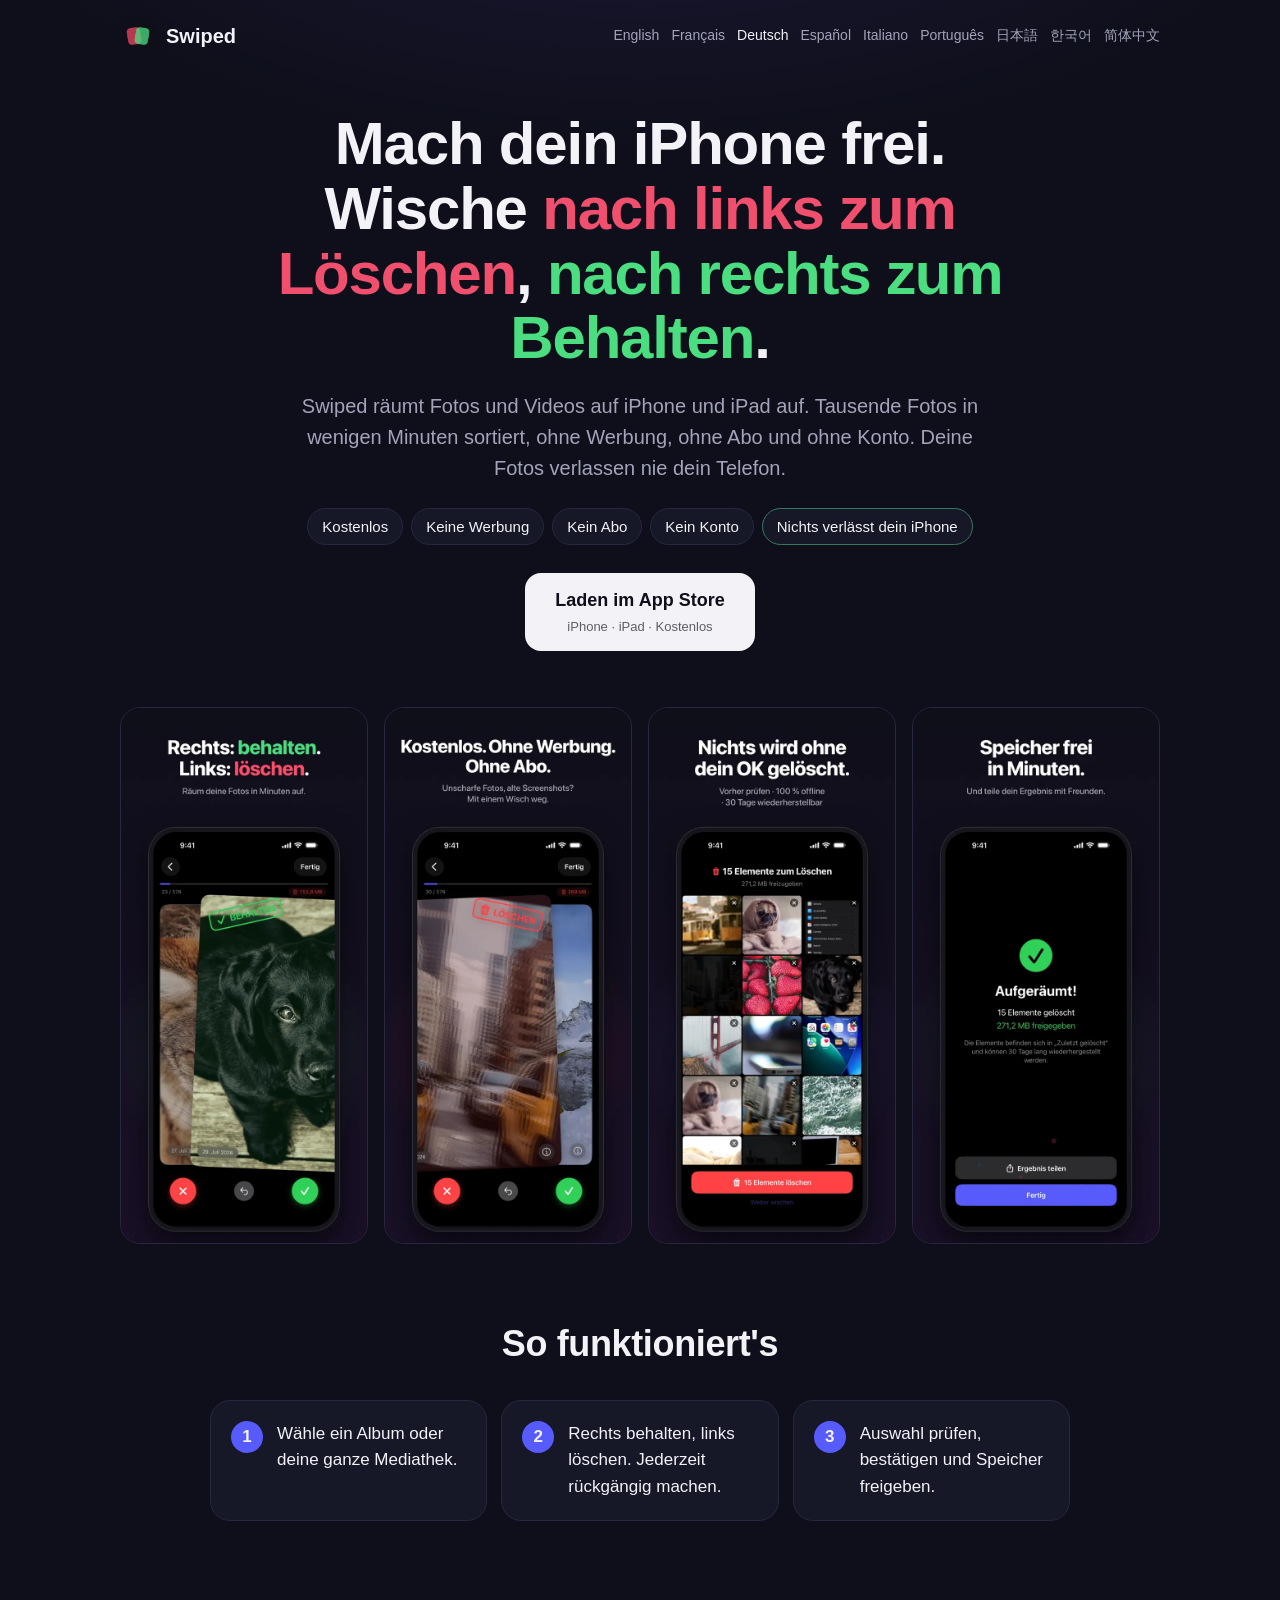
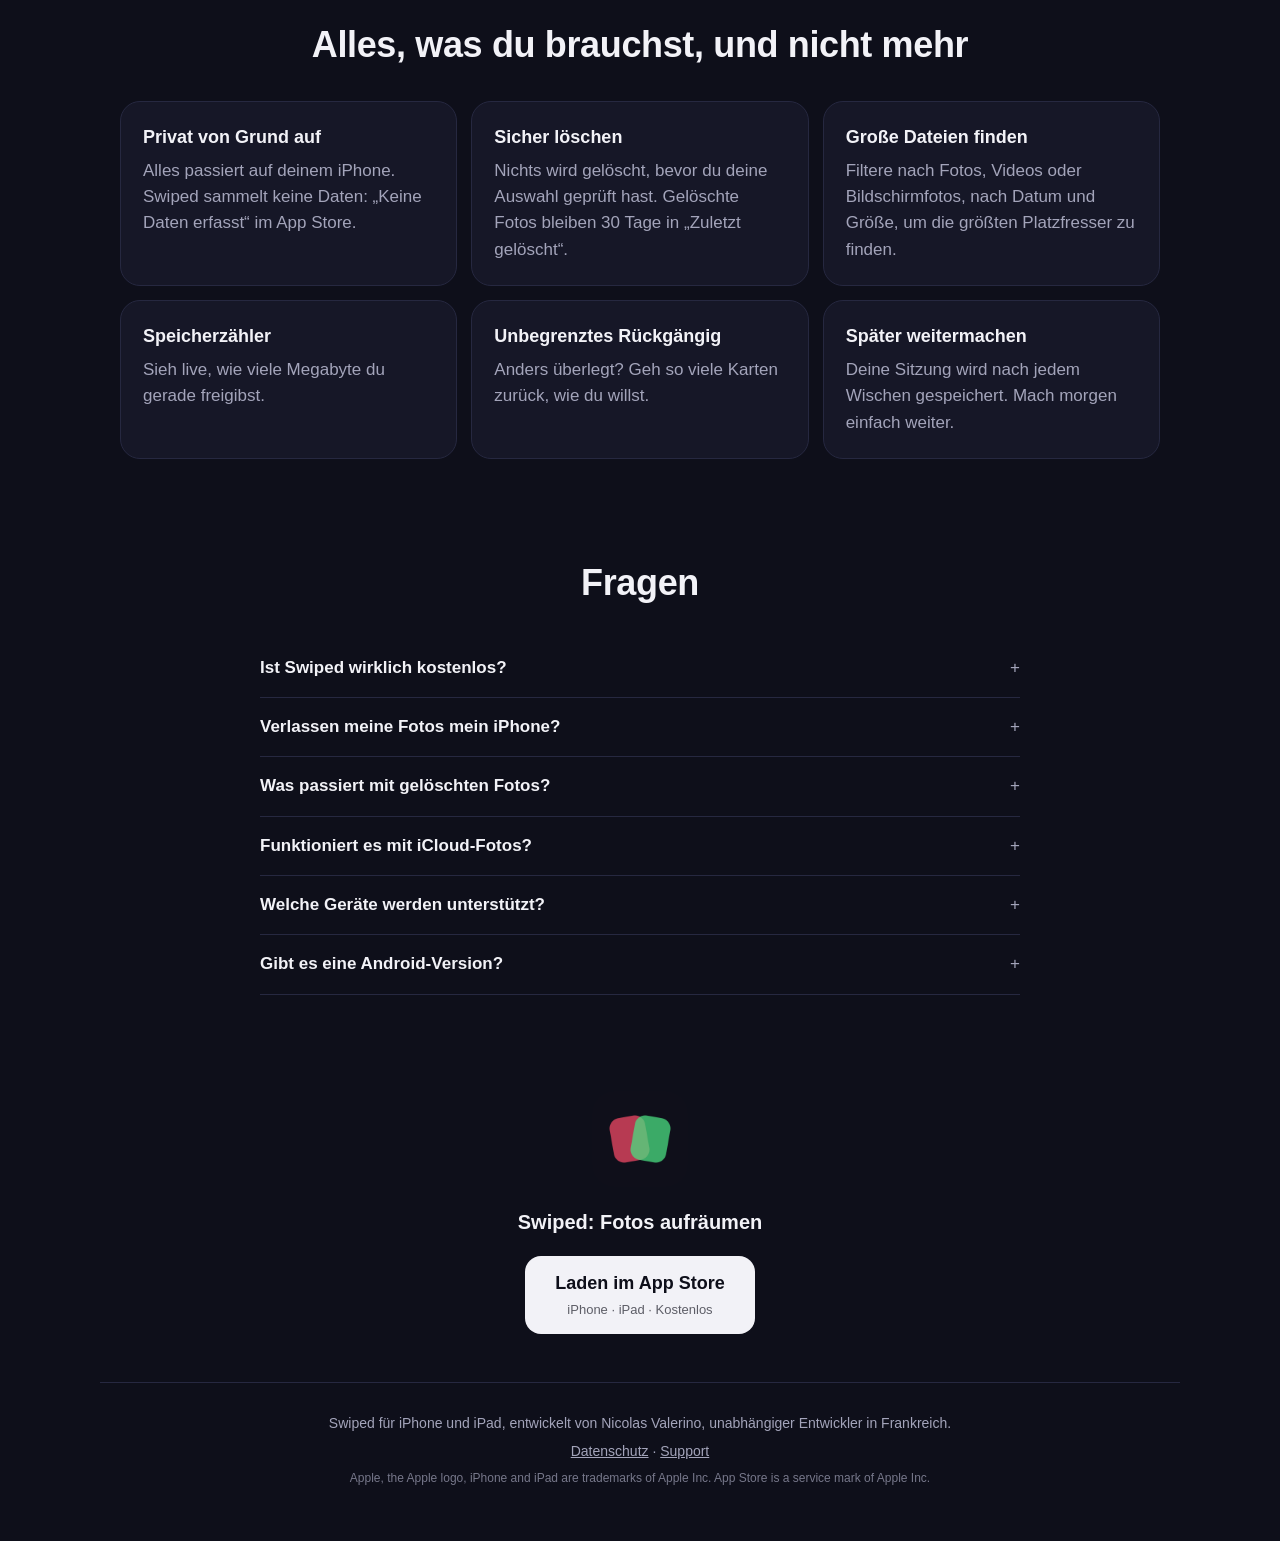
==== de/index.html @ c84cafde "Site de Swiped : une page en 9 langues, FAQ, données structurées, lien de campagne Co-Authored-By: C" ====
<!doctype html>
<html lang="de">
<head>
<meta charset="utf-8">
<meta name="viewport" content="width=device-width, initial-scale=1">
<title>Swiped – iPhone-Fotos per Wischen aufräumen, kostenlos und ohne Werbung</title>
<meta name="description" content="Schaffe Speicherplatz auf deinem iPhone per Wischen: nach links löschen, nach rechts behalten. Kostenlos, ohne Werbung, ohne Abo, ohne Konto. Deine Fotos verlassen nie dein iPhone.">
<link rel="canonical" href="https://nicovlr.github.io/swiped/de/">
<link rel="alternate" hreflang="en" href="https://nicovlr.github.io/swiped/">
<link rel="alternate" hreflang="fr" href="https://nicovlr.github.io/swiped/fr/">
<link rel="alternate" hreflang="de" href="https://nicovlr.github.io/swiped/de/">
<link rel="alternate" hreflang="es" href="https://nicovlr.github.io/swiped/es/">
<link rel="alternate" hreflang="it" href="https://nicovlr.github.io/swiped/it/">
<link rel="alternate" hreflang="pt" href="https://nicovlr.github.io/swiped/pt/">
<link rel="alternate" hreflang="ja" href="https://nicovlr.github.io/swiped/ja/">
<link rel="alternate" hreflang="ko" href="https://nicovlr.github.io/swiped/ko/">
<link rel="alternate" hreflang="zh" href="https://nicovlr.github.io/swiped/zh/">
<link rel="alternate" hreflang="x-default" href="https://nicovlr.github.io/swiped/">
<meta name="apple-itunes-app" content="app-id=6761209879">
<meta property="og:type" content="website">
<meta property="og:title" content="Swiped – iPhone-Fotos per Wischen aufräumen, kostenlos und ohne Werbung">
<meta property="og:description" content="Schaffe Speicherplatz auf deinem iPhone per Wischen: nach links löschen, nach rechts behalten. Kostenlos, ohne Werbung, ohne Abo, ohne Konto. Deine Fotos verlassen nie dein iPhone.">
<meta property="og:url" content="https://nicovlr.github.io/swiped/de/">
<meta property="og:image" content="https://nicovlr.github.io/swiped/img/shots/de_1_swipe_keep.webp">
<meta name="twitter:card" content="summary_large_image">
<meta name="theme-color" content="#0e0f1a">
<link rel="icon" href="../img/favicon.png">
<link rel="apple-touch-icon" href="../img/apple-touch-icon.png">
<link rel="stylesheet" href="../style.css">
<script type="application/ld+json">{"@context": "https://schema.org", "@type": "MobileApplication", "name": "Swiped", "alternateName": "Swiped: Fotos aufräumen", "url": "https://nicovlr.github.io/swiped/de/", "description": "Schaffe Speicherplatz auf deinem iPhone per Wischen: nach links löschen, nach rechts behalten. Kostenlos, ohne Werbung, ohne Abo, ohne Konto. Deine Fotos verlassen nie dein iPhone.", "operatingSystem": "iOS 16.0 or later", "applicationCategory": "MultimediaApplication", "inLanguage": ["en", "fr", "de", "es", "it", "pt", "ja", "ko", "zh"], "installUrl": "https://apps.apple.com/app/id6761209879", "image": "https://nicovlr.github.io/swiped/img/icon-512.png", "offers": {"@type": "Offer", "price": "0", "priceCurrency": "USD"}, "author": {"@type": "Person", "name": "Nicolas Valerino"}}</script>
<script type="application/ld+json">{"@context": "https://schema.org", "@type": "FAQPage", "mainEntity": [{"@type": "Question", "name": "Ist Swiped wirklich kostenlos?", "acceptedAnswer": {"@type": "Answer", "text": "Ja. Wischen, Prüfen und Löschen sind kostenlos, ohne Werbung, ohne Abo und ohne Konto. Optionale Extras kommen vielleicht später als Einmalkauf, nie als Abo."}}, {"@type": "Question", "name": "Verlassen meine Fotos mein iPhone?", "acceptedAnswer": {"@type": "Answer", "text": "Nein. Swiped sieht sich deine Fotos nur auf deinem iPhone an. Es gibt keinen Server und es werden keine Daten gesammelt."}}, {"@type": "Question", "name": "Was passiert mit gelöschten Fotos?", "acceptedAnswer": {"@type": "Answer", "text": "Nichts wird ohne deine Bestätigung gelöscht. Danach legt iOS sie in „Zuletzt gelöscht“, wo du sie 30 Tage lang wiederherstellen kannst."}}, {"@type": "Question", "name": "Funktioniert es mit iCloud-Fotos?", "acceptedAnswer": {"@type": "Answer", "text": "Ja. Fotos in iCloud erscheinen ebenfalls, und ein in Swiped gelöschtes Foto wird überall gelöscht, wie in der Fotos-App."}}, {"@type": "Question", "name": "Welche Geräte werden unterstützt?", "acceptedAnswer": {"@type": "Answer", "text": "iPhone und iPad ab iOS 16, in 9 Sprachen."}}, {"@type": "Question", "name": "Gibt es eine Android-Version?", "acceptedAnswer": {"@type": "Answer", "text": "Nein. Swiped gibt es nur für iPhone und iPad. Apps mit ähnlichem Namen auf Android oder anderswo im App Store haben nichts damit zu tun."}}]}</script>
</head>
<body>
<header class=top>
  <a class=brand href="../de/"><img src="../img/icon-512.png" alt="" width="36" height="36">Swiped</a>
  <nav class=langs aria-label="Language"><a href="../" lang="en">English</a> <a href="../fr/" lang="fr">Français</a> <a href="../de/" lang="de" aria-current=page>Deutsch</a> <a href="../es/" lang="es">Español</a> <a href="../it/" lang="it">Italiano</a> <a href="../pt/" lang="pt">Português</a> <a href="../ja/" lang="ja">日本語</a> <a href="../ko/" lang="ko">한국어</a> <a href="../zh/" lang="zh">简体中文</a></nav>
</header>

<main>
<section class=hero>
  <div class=hero-text>
    <h1>Mach dein iPhone frei.<br>Wische <em class=del>nach links zum Löschen</em>, <em class=keep>nach rechts zum Behalten</em>.</h1>
    <p class=sub>Swiped räumt Fotos und Videos auf iPhone und iPad auf. Tausende Fotos in wenigen Minuten sortiert, ohne Werbung, ohne Abo und ohne Konto. Deine Fotos verlassen nie dein Telefon.</p>
    <ul class=pills><li>Kostenlos</li><li>Keine Werbung</li><li>Kein Abo</li><li>Kein Konto</li><li>Nichts verlässt dein iPhone</li></ul>
    <a class=store href="https://apps.apple.com/app/apple-store/id6761209879?pt=128690377&amp;ct=site&amp;mt=8">Laden im App Store<small>iPhone · iPad · Kostenlos</small></a>
  </div>
  <div class=shots>
<img src="../img/shots/de_1_swipe_keep.webp" alt="Nach rechts wischen, um ein Foto zu behalten" width="600" height="1304" loading="eager">
<img src="../img/shots/de_2_swipe_delete.webp" alt="Nach links wischen, um ein Foto zu löschen" width="600" height="1304" loading="lazy">
<img src="../img/shots/de_4_review.webp" alt="Auswahl vor dem Löschen prüfen" width="600" height="1304" loading="lazy">
<img src="../img/shots/de_3_result.webp" alt="Freier Speicher nach dem Aufräumen" width="600" height="1304" loading="lazy">
  </div>
</section>

<section class=how>
  <h2>So funktioniert&#x27;s</h2>
  <ol><li><span>1</span>Wähle ein Album oder deine ganze Mediathek.</li><li><span>2</span>Rechts behalten, links löschen. Jederzeit rückgängig machen.</li><li><span>3</span>Auswahl prüfen, bestätigen und Speicher freigeben.</li></ol>
</section>

<section class=features>
  <h2>Alles, was du brauchst, und nicht mehr</h2>
  <div class=grid><div class=feat><h3>Privat von Grund auf</h3><p>Alles passiert auf deinem iPhone. Swiped sammelt keine Daten: „Keine Daten erfasst“ im App Store.</p></div><div class=feat><h3>Sicher löschen</h3><p>Nichts wird gelöscht, bevor du deine Auswahl geprüft hast. Gelöschte Fotos bleiben 30 Tage in „Zuletzt gelöscht“.</p></div><div class=feat><h3>Große Dateien finden</h3><p>Filtere nach Fotos, Videos oder Bildschirmfotos, nach Datum und Größe, um die größten Platzfresser zu finden.</p></div><div class=feat><h3>Speicherzähler</h3><p>Sieh live, wie viele Megabyte du gerade freigibst.</p></div><div class=feat><h3>Unbegrenztes Rückgängig</h3><p>Anders überlegt? Geh so viele Karten zurück, wie du willst.</p></div><div class=feat><h3>Später weitermachen</h3><p>Deine Sitzung wird nach jedem Wischen gespeichert. Mach morgen einfach weiter.</p></div></div>
</section>

<section class=faq>
  <h2>Fragen</h2>
  <details><summary>Ist Swiped wirklich kostenlos?</summary><p>Ja. Wischen, Prüfen und Löschen sind kostenlos, ohne Werbung, ohne Abo und ohne Konto. Optionale Extras kommen vielleicht später als Einmalkauf, nie als Abo.</p></details><details><summary>Verlassen meine Fotos mein iPhone?</summary><p>Nein. Swiped sieht sich deine Fotos nur auf deinem iPhone an. Es gibt keinen Server und es werden keine Daten gesammelt.</p></details><details><summary>Was passiert mit gelöschten Fotos?</summary><p>Nichts wird ohne deine Bestätigung gelöscht. Danach legt iOS sie in „Zuletzt gelöscht“, wo du sie 30 Tage lang wiederherstellen kannst.</p></details><details><summary>Funktioniert es mit iCloud-Fotos?</summary><p>Ja. Fotos in iCloud erscheinen ebenfalls, und ein in Swiped gelöschtes Foto wird überall gelöscht, wie in der Fotos-App.</p></details><details><summary>Welche Geräte werden unterstützt?</summary><p>iPhone und iPad ab iOS 16, in 9 Sprachen.</p></details><details><summary>Gibt es eine Android-Version?</summary><p>Nein. Swiped gibt es nur für iPhone und iPad. Apps mit ähnlichem Namen auf Android oder anderswo im App Store haben nichts damit zu tun.</p></details>
</section>

<section class=cta>
  <img src="../img/icon-512.png" alt="" width="96" height="96">
  <p class=cta-name>Swiped: Fotos aufräumen</p>
  <a class=store href="https://apps.apple.com/app/apple-store/id6761209879?pt=128690377&amp;ct=site&amp;mt=8">Laden im App Store<small>iPhone · iPad · Kostenlos</small></a>
</section>
</main>

<footer>
  <p>Swiped für iPhone und iPad, entwickelt von Nicolas Valerino, unabhängiger Entwickler in Frankreich.</p>
  <p><a href="https://nicovlr.github.io/swipik-privacy/">Datenschutz</a> · <a href="https://nicovlr.github.io/swipik-privacy/">Support</a></p>
  <p class=legal>Apple, the Apple logo, iPhone and iPad are trademarks of Apple Inc. App Store is a service mark of Apple Inc.</p>
</footer>
</body>
</html>
---- style.css ----
/* Couleurs reprises de l'icône et des captures de l'App Store. */
:root {
  --bg: #0e0f1a;
  --bg-2: #161727;
  --line: #262840;
  --text: #f2f2f7;
  --muted: #a3a4ba;
  --keep: #4ade80;
  --del: #f0506e;
  --accent: #585bfc;
  --radius: 20px;
  color-scheme: dark;
}

* { box-sizing: border-box; }

html { -webkit-text-size-adjust: 100%; }

body {
  margin: 0;
  background: radial-gradient(1200px 600px at 50% -200px, #1d1a3a 0%, var(--bg) 60%) no-repeat, var(--bg);
  color: var(--text);
  font: 17px/1.55 -apple-system, BlinkMacSystemFont, "SF Pro Text", "Segoe UI", "Hiragino Sans",
    "Apple SD Gothic Neo", "PingFang SC", "Noto Sans", sans-serif;
}

a { color: inherit; }

main, .top, footer { max-width: 1080px; margin: 0 auto; padding: 0 20px; }

/* En-tête */
.top {
  display: flex; align-items: center; justify-content: space-between; gap: 16px;
  padding-top: 18px; padding-bottom: 18px; flex-wrap: wrap;
}
.brand { display: flex; align-items: center; gap: 10px; font-weight: 700; font-size: 20px; text-decoration: none; }
.brand img { border-radius: 9px; }
.langs { display: flex; flex-wrap: wrap; gap: 4px 12px; font-size: 14px; }
.langs a { color: var(--muted); text-decoration: none; }
.langs a:hover, .langs a[aria-current] { color: var(--text); }

/* Accroche */
.hero { text-align: center; padding: 40px 0 24px; }
h1 {
  font-size: clamp(34px, 6vw, 60px); line-height: 1.08; letter-spacing: -0.02em;
  margin: 0 auto 20px; max-width: 900px;
}
h1 em { font-style: normal; }
.keep { color: var(--keep); }
.del { color: var(--del); }
.sub { color: var(--muted); font-size: clamp(17px, 2.2vw, 20px); max-width: 680px; margin: 0 auto 24px; }

.pills { list-style: none; padding: 0; margin: 0 0 28px; display: flex; flex-wrap: wrap; justify-content: center; gap: 8px; }
.pills li {
  border: 1px solid var(--line); background: var(--bg-2); border-radius: 999px;
  padding: 6px 14px; font-size: 15px;
}
.pills li:last-child { border-color: color-mix(in srgb, var(--keep) 45%, var(--line)); }

.store {
  display: inline-flex; flex-direction: column; align-items: center; gap: 2px;
  background: var(--text); color: var(--bg); text-decoration: none; font-weight: 700; font-size: 18px;
  padding: 14px 30px; border-radius: 16px; transition: transform 0.15s ease;
}
.store small { font-weight: 500; font-size: 13px; opacity: 0.65; }
.store:hover { transform: translateY(-2px); }

/* Captures : une rangée qui défile sur téléphone, une grille sur grand écran */
.shots {
  display: grid; grid-auto-flow: column; grid-auto-columns: 62%; gap: 16px;
  overflow-x: auto; scroll-snap-type: x mandatory; margin: 44px -20px 0; padding: 0 20px 8px;
  scrollbar-width: none;
}
.shots::-webkit-scrollbar { display: none; }
.shots img {
  width: 100%; height: auto; border-radius: var(--radius); scroll-snap-align: center;
  border: 1px solid var(--line); background: var(--bg-2);
}
@media (min-width: 760px) {
  .shots { grid-auto-flow: row; grid-template-columns: repeat(4, 1fr); overflow: visible; margin: 56px 0 0; padding: 0; }
}

/* Sections */
section { padding: 48px 0; }
h2 { font-size: clamp(26px, 4vw, 36px); letter-spacing: -0.01em; text-align: center; margin: 0 0 28px; }

.how ol { list-style: none; padding: 0; margin: 0 auto; max-width: 860px; display: grid; gap: 14px; }
@media (min-width: 760px) { .how ol { grid-template-columns: repeat(3, 1fr); } }
.how li {
  background: var(--bg-2); border: 1px solid var(--line); border-radius: var(--radius);
  padding: 20px; display: flex; gap: 14px; align-items: flex-start;
}
.how li span {
  flex: none; width: 32px; height: 32px; border-radius: 50%; display: grid; place-items: center;
  background: var(--accent); font-weight: 700;
}

.grid { display: grid; gap: 14px; }
@media (min-width: 640px) { .grid { grid-template-columns: repeat(2, 1fr); } }
@media (min-width: 960px) { .grid { grid-template-columns: repeat(3, 1fr); } }
.feat { background: var(--bg-2); border: 1px solid var(--line); border-radius: var(--radius); padding: 22px; }
.feat h3 { margin: 0 0 6px; font-size: 18px; }
.feat p { margin: 0; color: var(--muted); }

.faq { max-width: 760px; margin: 0 auto; }
details { border-bottom: 1px solid var(--line); padding: 16px 0; }
summary { cursor: pointer; font-weight: 600; list-style: none; display: flex; justify-content: space-between; gap: 16px; }
summary::-webkit-details-marker { display: none; }
summary::after { content: "+"; color: var(--muted); font-weight: 400; }
details[open] summary::after { content: "–"; }
details p { color: var(--muted); margin: 10px 0 0; }

.cta { text-align: center; }
.cta > img { border-radius: 22px; }
.cta-name { font-weight: 700; font-size: 20px; margin: 12px 0 18px; }

footer { color: var(--muted); font-size: 14px; text-align: center; padding-top: 24px; padding-bottom: 48px; border-top: 1px solid var(--line); }
footer p { margin: 6px 0; }
footer .legal { font-size: 12px; opacity: 0.7; }
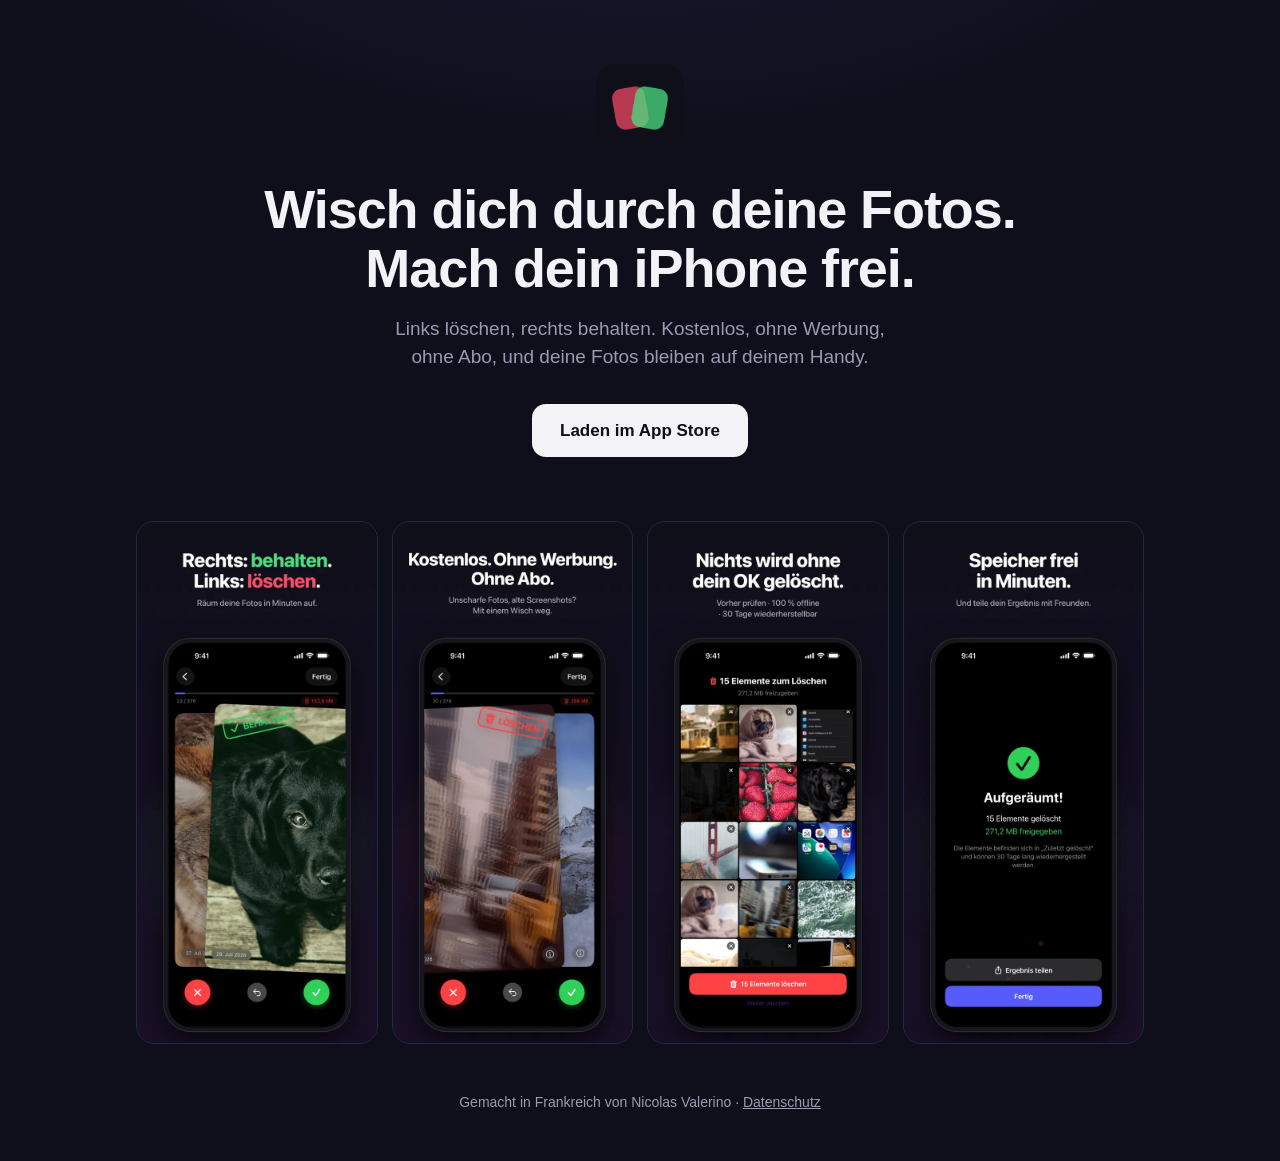
==== commit 6946e74d: "Site : langue détectée automatiquement, page réduite à l'essentiel Co-Authored-By: Claude Opus 5.5 <" ====
--- a/de/index.html
+++ b/de/index.html
@@ -3,8 +3,9 @@
 <head>
 <meta charset="utf-8">
 <meta name="viewport" content="width=device-width, initial-scale=1">
-<title>Swiped – iPhone-Fotos per Wischen aufräumen, kostenlos und ohne Werbung</title>
-<meta name="description" content="Schaffe Speicherplatz auf deinem iPhone per Wischen: nach links löschen, nach rechts behalten. Kostenlos, ohne Werbung, ohne Abo, ohne Konto. Deine Fotos verlassen nie dein iPhone.">
+
+<title>Swiped: iPhone-Fotos kostenlos aufräumen</title>
+<meta name="description" content="Nach links wischen zum Löschen, nach rechts zum Behalten. Kostenlos für iPhone und iPad, ohne Werbung und ohne Abo. Deine Fotos verlassen nie dein Handy.">
 <link rel="canonical" href="https://nicovlr.github.io/swiped/de/">
 <link rel="alternate" hreflang="en" href="https://nicovlr.github.io/swiped/">
 <link rel="alternate" hreflang="fr" href="https://nicovlr.github.io/swiped/fr/">
@@ -18,66 +19,29 @@
 <link rel="alternate" hreflang="x-default" href="https://nicovlr.github.io/swiped/">
 <meta name="apple-itunes-app" content="app-id=6761209879">
 <meta property="og:type" content="website">
-<meta property="og:title" content="Swiped – iPhone-Fotos per Wischen aufräumen, kostenlos und ohne Werbung">
-<meta property="og:description" content="Schaffe Speicherplatz auf deinem iPhone per Wischen: nach links löschen, nach rechts behalten. Kostenlos, ohne Werbung, ohne Abo, ohne Konto. Deine Fotos verlassen nie dein iPhone.">
+<meta property="og:title" content="Swiped: iPhone-Fotos kostenlos aufräumen">
+<meta property="og:description" content="Nach links wischen zum Löschen, nach rechts zum Behalten. Kostenlos für iPhone und iPad, ohne Werbung und ohne Abo. Deine Fotos verlassen nie dein Handy.">
 <meta property="og:url" content="https://nicovlr.github.io/swiped/de/">
 <meta property="og:image" content="https://nicovlr.github.io/swiped/img/shots/de_1_swipe_keep.webp">
-<meta name="twitter:card" content="summary_large_image">
 <meta name="theme-color" content="#0e0f1a">
 <link rel="icon" href="../img/favicon.png">
 <link rel="apple-touch-icon" href="../img/apple-touch-icon.png">
 <link rel="stylesheet" href="../style.css">
-<script type="application/ld+json">{"@context": "https://schema.org", "@type": "MobileApplication", "name": "Swiped", "alternateName": "Swiped: Fotos aufräumen", "url": "https://nicovlr.github.io/swiped/de/", "description": "Schaffe Speicherplatz auf deinem iPhone per Wischen: nach links löschen, nach rechts behalten. Kostenlos, ohne Werbung, ohne Abo, ohne Konto. Deine Fotos verlassen nie dein iPhone.", "operatingSystem": "iOS 16.0 or later", "applicationCategory": "MultimediaApplication", "inLanguage": ["en", "fr", "de", "es", "it", "pt", "ja", "ko", "zh"], "installUrl": "https://apps.apple.com/app/id6761209879", "image": "https://nicovlr.github.io/swiped/img/icon-512.png", "offers": {"@type": "Offer", "price": "0", "priceCurrency": "USD"}, "author": {"@type": "Person", "name": "Nicolas Valerino"}}</script>
-<script type="application/ld+json">{"@context": "https://schema.org", "@type": "FAQPage", "mainEntity": [{"@type": "Question", "name": "Ist Swiped wirklich kostenlos?", "acceptedAnswer": {"@type": "Answer", "text": "Ja. Wischen, Prüfen und Löschen sind kostenlos, ohne Werbung, ohne Abo und ohne Konto. Optionale Extras kommen vielleicht später als Einmalkauf, nie als Abo."}}, {"@type": "Question", "name": "Verlassen meine Fotos mein iPhone?", "acceptedAnswer": {"@type": "Answer", "text": "Nein. Swiped sieht sich deine Fotos nur auf deinem iPhone an. Es gibt keinen Server und es werden keine Daten gesammelt."}}, {"@type": "Question", "name": "Was passiert mit gelöschten Fotos?", "acceptedAnswer": {"@type": "Answer", "text": "Nichts wird ohne deine Bestätigung gelöscht. Danach legt iOS sie in „Zuletzt gelöscht“, wo du sie 30 Tage lang wiederherstellen kannst."}}, {"@type": "Question", "name": "Funktioniert es mit iCloud-Fotos?", "acceptedAnswer": {"@type": "Answer", "text": "Ja. Fotos in iCloud erscheinen ebenfalls, und ein in Swiped gelöschtes Foto wird überall gelöscht, wie in der Fotos-App."}}, {"@type": "Question", "name": "Welche Geräte werden unterstützt?", "acceptedAnswer": {"@type": "Answer", "text": "iPhone und iPad ab iOS 16, in 9 Sprachen."}}, {"@type": "Question", "name": "Gibt es eine Android-Version?", "acceptedAnswer": {"@type": "Answer", "text": "Nein. Swiped gibt es nur für iPhone und iPad. Apps mit ähnlichem Namen auf Android oder anderswo im App Store haben nichts damit zu tun."}}]}</script>
+<script type="application/ld+json">{"@context": "https://schema.org", "@type": "MobileApplication", "name": "Swiped", "alternateName": "Swiped: Fotos aufräumen", "url": "https://nicovlr.github.io/swiped/de/", "description": "Nach links wischen zum Löschen, nach rechts zum Behalten. Kostenlos für iPhone und iPad, ohne Werbung und ohne Abo. Deine Fotos verlassen nie dein Handy.", "operatingSystem": "iOS 16.0 or later", "applicationCategory": "MultimediaApplication", "installUrl": "https://apps.apple.com/app/id6761209879", "image": "https://nicovlr.github.io/swiped/img/icon-512.png", "offers": {"@type": "Offer", "price": "0", "priceCurrency": "USD"}, "author": {"@type": "Person", "name": "Nicolas Valerino"}}</script>
 </head>
 <body>
-<header class=top>
-  <a class=brand href="../de/"><img src="../img/icon-512.png" alt="" width="36" height="36">Swiped</a>
-  <nav class=langs aria-label="Language"><a href="../" lang="en">English</a> <a href="../fr/" lang="fr">Français</a> <a href="../de/" lang="de" aria-current=page>Deutsch</a> <a href="../es/" lang="es">Español</a> <a href="../it/" lang="it">Italiano</a> <a href="../pt/" lang="pt">Português</a> <a href="../ja/" lang="ja">日本語</a> <a href="../ko/" lang="ko">한국어</a> <a href="../zh/" lang="zh">简体中文</a></nav>
-</header>
-
 <main>
-<section class=hero>
-  <div class=hero-text>
-    <h1>Mach dein iPhone frei.<br>Wische <em class=del>nach links zum Löschen</em>, <em class=keep>nach rechts zum Behalten</em>.</h1>
-    <p class=sub>Swiped räumt Fotos und Videos auf iPhone und iPad auf. Tausende Fotos in wenigen Minuten sortiert, ohne Werbung, ohne Abo und ohne Konto. Deine Fotos verlassen nie dein Telefon.</p>
-    <ul class=pills><li>Kostenlos</li><li>Keine Werbung</li><li>Kein Abo</li><li>Kein Konto</li><li>Nichts verlässt dein iPhone</li></ul>
-    <a class=store href="https://apps.apple.com/app/apple-store/id6761209879?pt=128690377&amp;ct=site&amp;mt=8">Laden im App Store<small>iPhone · iPad · Kostenlos</small></a>
+  <img class=icon src="../img/icon-512.png" alt="Swiped" width="88" height="88">
+  <h1>Wisch dich durch deine Fotos.<br>Mach dein iPhone frei.</h1>
+  <p class=sub>Links löschen, rechts behalten. Kostenlos, ohne Werbung, ohne Abo, und deine Fotos bleiben auf deinem Handy.</p>
+  <a class=store href="https://apps.apple.com/app/apple-store/id6761209879?pt=128690377&amp;ct=site&amp;mt=8">Laden im App Store</a>
+  <div class=shots>
+<img src="../img/shots/de_1_swipe_keep.webp" alt="Nach rechts wischen zum Behalten" width="600" height="1304" loading="eager">
+<img src="../img/shots/de_2_swipe_delete.webp" alt="Nach links wischen zum Löschen" width="600" height="1304" loading="eager">
+<img src="../img/shots/de_4_review.webp" alt="Vor dem Löschen prüfen" width="600" height="1304" loading="lazy">
+<img src="../img/shots/de_3_result.webp" alt="Freier Speicher" width="600" height="1304" loading="lazy">
   </div>
-  <div class=shots>
-<img src="../img/shots/de_1_swipe_keep.webp" alt="Nach rechts wischen, um ein Foto zu behalten" width="600" height="1304" loading="eager">
-<img src="../img/shots/de_2_swipe_delete.webp" alt="Nach links wischen, um ein Foto zu löschen" width="600" height="1304" loading="lazy">
-<img src="../img/shots/de_4_review.webp" alt="Auswahl vor dem Löschen prüfen" width="600" height="1304" loading="lazy">
-<img src="../img/shots/de_3_result.webp" alt="Freier Speicher nach dem Aufräumen" width="600" height="1304" loading="lazy">
-  </div>
-</section>
-
-<section class=how>
-  <h2>So funktioniert&#x27;s</h2>
-  <ol><li><span>1</span>Wähle ein Album oder deine ganze Mediathek.</li><li><span>2</span>Rechts behalten, links löschen. Jederzeit rückgängig machen.</li><li><span>3</span>Auswahl prüfen, bestätigen und Speicher freigeben.</li></ol>
-</section>
-
-<section class=features>
-  <h2>Alles, was du brauchst, und nicht mehr</h2>
-  <div class=grid><div class=feat><h3>Privat von Grund auf</h3><p>Alles passiert auf deinem iPhone. Swiped sammelt keine Daten: „Keine Daten erfasst“ im App Store.</p></div><div class=feat><h3>Sicher löschen</h3><p>Nichts wird gelöscht, bevor du deine Auswahl geprüft hast. Gelöschte Fotos bleiben 30 Tage in „Zuletzt gelöscht“.</p></div><div class=feat><h3>Große Dateien finden</h3><p>Filtere nach Fotos, Videos oder Bildschirmfotos, nach Datum und Größe, um die größten Platzfresser zu finden.</p></div><div class=feat><h3>Speicherzähler</h3><p>Sieh live, wie viele Megabyte du gerade freigibst.</p></div><div class=feat><h3>Unbegrenztes Rückgängig</h3><p>Anders überlegt? Geh so viele Karten zurück, wie du willst.</p></div><div class=feat><h3>Später weitermachen</h3><p>Deine Sitzung wird nach jedem Wischen gespeichert. Mach morgen einfach weiter.</p></div></div>
-</section>
-
-<section class=faq>
-  <h2>Fragen</h2>
-  <details><summary>Ist Swiped wirklich kostenlos?</summary><p>Ja. Wischen, Prüfen und Löschen sind kostenlos, ohne Werbung, ohne Abo und ohne Konto. Optionale Extras kommen vielleicht später als Einmalkauf, nie als Abo.</p></details><details><summary>Verlassen meine Fotos mein iPhone?</summary><p>Nein. Swiped sieht sich deine Fotos nur auf deinem iPhone an. Es gibt keinen Server und es werden keine Daten gesammelt.</p></details><details><summary>Was passiert mit gelöschten Fotos?</summary><p>Nichts wird ohne deine Bestätigung gelöscht. Danach legt iOS sie in „Zuletzt gelöscht“, wo du sie 30 Tage lang wiederherstellen kannst.</p></details><details><summary>Funktioniert es mit iCloud-Fotos?</summary><p>Ja. Fotos in iCloud erscheinen ebenfalls, und ein in Swiped gelöschtes Foto wird überall gelöscht, wie in der Fotos-App.</p></details><details><summary>Welche Geräte werden unterstützt?</summary><p>iPhone und iPad ab iOS 16, in 9 Sprachen.</p></details><details><summary>Gibt es eine Android-Version?</summary><p>Nein. Swiped gibt es nur für iPhone und iPad. Apps mit ähnlichem Namen auf Android oder anderswo im App Store haben nichts damit zu tun.</p></details>
-</section>
-
-<section class=cta>
-  <img src="../img/icon-512.png" alt="" width="96" height="96">
-  <p class=cta-name>Swiped: Fotos aufräumen</p>
-  <a class=store href="https://apps.apple.com/app/apple-store/id6761209879?pt=128690377&amp;ct=site&amp;mt=8">Laden im App Store<small>iPhone · iPad · Kostenlos</small></a>
-</section>
 </main>
-
-<footer>
-  <p>Swiped für iPhone und iPad, entwickelt von Nicolas Valerino, unabhängiger Entwickler in Frankreich.</p>
-  <p><a href="https://nicovlr.github.io/swipik-privacy/">Datenschutz</a> · <a href="https://nicovlr.github.io/swipik-privacy/">Support</a></p>
-  <p class=legal>Apple, the Apple logo, iPhone and iPad are trademarks of Apple Inc. App Store is a service mark of Apple Inc.</p>
-</footer>
+<footer>Gemacht in Frankreich von Nicolas Valerino · <a href="https://nicovlr.github.io/swipik-privacy/">Datenschutz</a></footer>
 </body>
 </html>
--- a/style.css
+++ b/style.css
@@ -1,14 +1,9 @@
 /* Couleurs reprises de l'icône et des captures de l'App Store. */
 :root {
   --bg: #0e0f1a;
-  --bg-2: #161727;
   --line: #262840;
   --text: #f2f2f7;
-  --muted: #a3a4ba;
-  --keep: #4ade80;
-  --del: #f0506e;
-  --accent: #585bfc;
-  --radius: 20px;
+  --muted: #9a9bb2;
   color-scheme: dark;
 }
 
@@ -18,102 +13,38 @@
 
 body {
   margin: 0;
-  background: radial-gradient(1200px 600px at 50% -200px, #1d1a3a 0%, var(--bg) 60%) no-repeat, var(--bg);
+  background: radial-gradient(1000px 520px at 50% -180px, #1c1a36 0%, var(--bg) 65%) no-repeat, var(--bg);
   color: var(--text);
-  font: 17px/1.55 -apple-system, BlinkMacSystemFont, "SF Pro Text", "Segoe UI", "Hiragino Sans",
+  font: 17px/1.5 -apple-system, BlinkMacSystemFont, "SF Pro Text", "Segoe UI", "Hiragino Sans",
     "Apple SD Gothic Neo", "PingFang SC", "Noto Sans", sans-serif;
+  text-align: center;
 }
 
-a { color: inherit; }
+main { max-width: 1040px; margin: 0 auto; padding: 64px 16px 40px; }
 
-main, .top, footer { max-width: 1080px; margin: 0 auto; padding: 0 20px; }
+.icon { border-radius: 20px; display: block; margin: 0 auto 28px; }
 
-/* En-tête */
-.top {
-  display: flex; align-items: center; justify-content: space-between; gap: 16px;
-  padding-top: 18px; padding-bottom: 18px; flex-wrap: wrap;
-}
-.brand { display: flex; align-items: center; gap: 10px; font-weight: 700; font-size: 20px; text-decoration: none; }
-.brand img { border-radius: 9px; }
-.langs { display: flex; flex-wrap: wrap; gap: 4px 12px; font-size: 14px; }
-.langs a { color: var(--muted); text-decoration: none; }
-.langs a:hover, .langs a[aria-current] { color: var(--text); }
+h1 { font-size: clamp(32px, 5.5vw, 54px); line-height: 1.1; letter-spacing: -0.02em; margin: 0 0 16px; }
 
-/* Accroche */
-.hero { text-align: center; padding: 40px 0 24px; }
-h1 {
-  font-size: clamp(34px, 6vw, 60px); line-height: 1.08; letter-spacing: -0.02em;
-  margin: 0 auto 20px; max-width: 900px;
-}
-h1 em { font-style: normal; }
-.keep { color: var(--keep); }
-.del { color: var(--del); }
-.sub { color: var(--muted); font-size: clamp(17px, 2.2vw, 20px); max-width: 680px; margin: 0 auto 24px; }
-
-.pills { list-style: none; padding: 0; margin: 0 0 28px; display: flex; flex-wrap: wrap; justify-content: center; gap: 8px; }
-.pills li {
-  border: 1px solid var(--line); background: var(--bg-2); border-radius: 999px;
-  padding: 6px 14px; font-size: 15px;
-}
-.pills li:last-child { border-color: color-mix(in srgb, var(--keep) 45%, var(--line)); }
+.sub { color: var(--muted); font-size: clamp(17px, 2vw, 19px); max-width: 520px; margin: 0 auto 32px; }
 
 .store {
-  display: inline-flex; flex-direction: column; align-items: center; gap: 2px;
-  background: var(--text); color: var(--bg); text-decoration: none; font-weight: 700; font-size: 18px;
-  padding: 14px 30px; border-radius: 16px; transition: transform 0.15s ease;
+  display: inline-block; background: var(--text); color: var(--bg); text-decoration: none;
+  font-weight: 600; padding: 14px 28px; border-radius: 14px;
 }
-.store small { font-weight: 500; font-size: 13px; opacity: 0.65; }
-.store:hover { transform: translateY(-2px); }
+.store:hover { opacity: 0.9; }
 
 /* Captures : une rangée qui défile sur téléphone, une grille sur grand écran */
 .shots {
-  display: grid; grid-auto-flow: column; grid-auto-columns: 62%; gap: 16px;
-  overflow-x: auto; scroll-snap-type: x mandatory; margin: 44px -20px 0; padding: 0 20px 8px;
+  display: grid; grid-auto-flow: column; grid-auto-columns: 64%; gap: 14px;
+  overflow-x: auto; scroll-snap-type: x mandatory; margin: 56px -16px 0; padding: 0 16px 4px;
   scrollbar-width: none;
 }
 .shots::-webkit-scrollbar { display: none; }
-.shots img {
-  width: 100%; height: auto; border-radius: var(--radius); scroll-snap-align: center;
-  border: 1px solid var(--line); background: var(--bg-2);
-}
+.shots img { width: 100%; height: auto; border-radius: 18px; border: 1px solid var(--line); scroll-snap-align: center; }
 @media (min-width: 760px) {
-  .shots { grid-auto-flow: row; grid-template-columns: repeat(4, 1fr); overflow: visible; margin: 56px 0 0; padding: 0; }
+  .shots { grid-auto-flow: row; grid-template-columns: repeat(4, 1fr); overflow: visible; margin: 64px 0 0; padding: 0; }
 }
 
-/* Sections */
-section { padding: 48px 0; }
-h2 { font-size: clamp(26px, 4vw, 36px); letter-spacing: -0.01em; text-align: center; margin: 0 0 28px; }
-
-.how ol { list-style: none; padding: 0; margin: 0 auto; max-width: 860px; display: grid; gap: 14px; }
-@media (min-width: 760px) { .how ol { grid-template-columns: repeat(3, 1fr); } }
-.how li {
-  background: var(--bg-2); border: 1px solid var(--line); border-radius: var(--radius);
-  padding: 20px; display: flex; gap: 14px; align-items: flex-start;
-}
-.how li span {
-  flex: none; width: 32px; height: 32px; border-radius: 50%; display: grid; place-items: center;
-  background: var(--accent); font-weight: 700;
-}
-
-.grid { display: grid; gap: 14px; }
-@media (min-width: 640px) { .grid { grid-template-columns: repeat(2, 1fr); } }
-@media (min-width: 960px) { .grid { grid-template-columns: repeat(3, 1fr); } }
-.feat { background: var(--bg-2); border: 1px solid var(--line); border-radius: var(--radius); padding: 22px; }
-.feat h3 { margin: 0 0 6px; font-size: 18px; }
-.feat p { margin: 0; color: var(--muted); }
-
-.faq { max-width: 760px; margin: 0 auto; }
-details { border-bottom: 1px solid var(--line); padding: 16px 0; }
-summary { cursor: pointer; font-weight: 600; list-style: none; display: flex; justify-content: space-between; gap: 16px; }
-summary::-webkit-details-marker { display: none; }
-summary::after { content: "+"; color: var(--muted); font-weight: 400; }
-details[open] summary::after { content: "–"; }
-details p { color: var(--muted); margin: 10px 0 0; }
-
-.cta { text-align: center; }
-.cta > img { border-radius: 22px; }
-.cta-name { font-weight: 700; font-size: 20px; margin: 12px 0 18px; }
-
-footer { color: var(--muted); font-size: 14px; text-align: center; padding-top: 24px; padding-bottom: 48px; border-top: 1px solid var(--line); }
-footer p { margin: 6px 0; }
-footer .legal { font-size: 12px; opacity: 0.7; }
+footer { color: var(--muted); font-size: 14px; padding: 8px 16px 48px; }
+footer a { color: inherit; }
